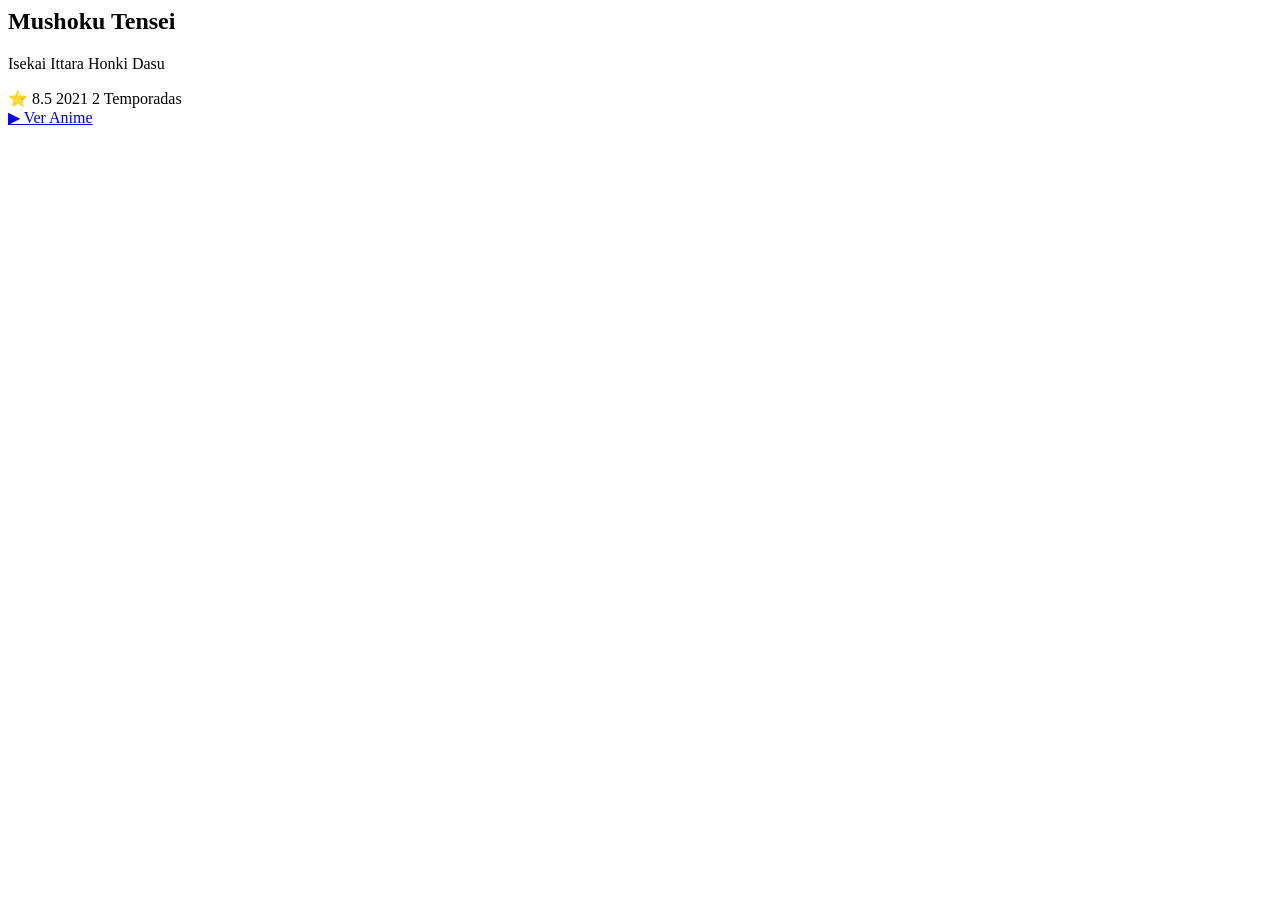
==== index.html @ 65ad52e6 "Primer commit de MushokuTop" ====
<body>

<header class="header">
    <!-- todo tu header aquí -->
</header>


<section class="hero">

    <div class="hero-overlay"></div>

    <div class="hero-content">

        <h2>Mushoku Tensei</h2>

        <p>Isekai Ittara Honki Dasu</p>

        <div class="hero-info">
            <span>⭐ 8.5</span>
            <span>2021</span>
            <span>2 Temporadas</span>
        </div>

        <a href="#" class="btn-watch">
            ▶ Ver Anime
        </a>

    </div>

</section>


</body>
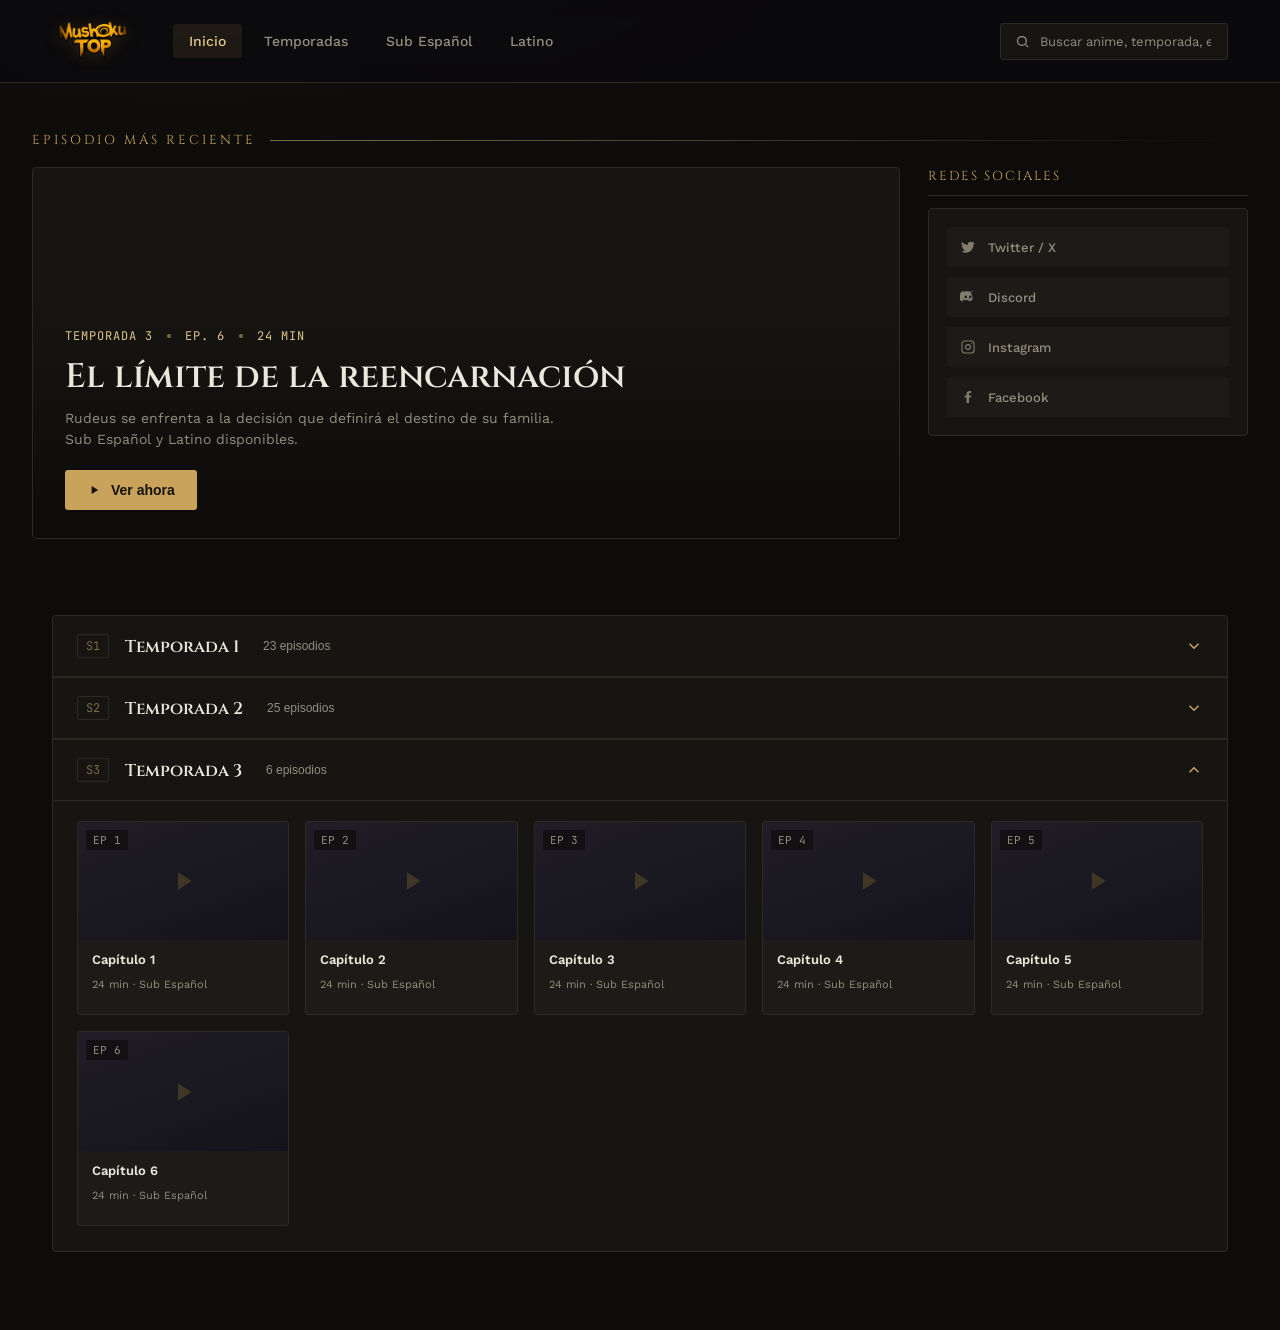
==== commit 17298073: "Add files via upload" ====
--- a/index.html
+++ b/index.html
@@ -1,33 +1,550 @@
+<!DOCTYPE html>
+<html lang="es">
+<head>
+<meta charset="UTF-8">
+<meta name="viewport" content="width=device-width, initial-scale=1.0">
+<title>MushokuTop</title>
+<link rel="preconnect" href="https://fonts.googleapis.com">
+<link href="https://fonts.googleapis.com/css2?family=Cinzel:wght@500;600;700&family=Work+Sans:wght@400;500;600&family=JetBrains+Mono:wght@500&display=swap" rel="stylesheet">
+<style>
+  :root{
+    --bg: #0d0c0a;
+    --surface: #161512;
+    --surface-2: #1c1b17;
+    --hairline: #2c2a24;
+    --gold: #c9a35c;
+    --gold-soft: #e0c48a;
+    --gold-dim: #7a6a45;
+    --ink: #ece7dc;
+    --ink-dim: #948d7d;
+  }
+
+  *{ box-sizing: border-box; }
+
+  html{ scroll-behavior: smooth; }
+
+  body{
+    margin:0;
+    background:
+      radial-gradient(1200px 500px at 15% -10%, rgba(201,163,92,0.05), transparent 60%),
+      var(--bg);
+    color: var(--ink);
+    font-family: 'Work Sans', sans-serif;
+    -webkit-font-smoothing: antialiased;
+  }
+
+  a{ color: inherit; text-decoration: none; }
+
+  .wrap{
+    max-width: 1240px;
+    margin: 0 auto;
+    padding: 0 32px;
+  }
+
+  /* ---------- NAVBAR ---------- */
+  header{
+    position: sticky;
+    top: 0;
+    z-index: 50;
+    background: rgba(11,10,13,0.86);
+    backdrop-filter: blur(10px);
+    border-bottom: 1px solid var(--hairline);
+  }
+
+  .nav-inner{
+    display:flex;
+    align-items:center;
+    gap: 40px;
+    padding: 14px 32px;
+    max-width: 1240px;
+    margin: 0 auto;
+  }
+
+  .logo{
+    display:flex;
+    align-items:center;
+    gap: 12px;
+    flex-shrink:0;
+  }
+
+  .logo-img{
+    height: 54px;
+    width: auto;
+    display:block;
+    filter: drop-shadow(0 2px 8px rgba(240,168,50,0.15));
+  }
+
+  nav.links{
+    display:flex;
+    align-items:center;
+    gap: 6px;
+    flex:1;
+  }
+
+  nav.links a{
+    font-size: 14px;
+    font-weight: 500;
+    color: var(--ink-dim);
+    padding: 9px 16px;
+    border-radius: 3px;
+    transition: color .2s ease, background .2s ease;
+    white-space: nowrap;
+  }
+  nav.links a:hover{
+    color: var(--gold-soft);
+    background: rgba(201,163,92,0.06);
+  }
+  nav.links a.active{
+    color: var(--gold-soft);
+    background: rgba(201,163,92,0.1);
+  }
+
+  .search{
+    display:flex;
+    align-items:center;
+    gap:8px;
+    border: 1px solid var(--hairline);
+    background: var(--surface);
+    padding: 9px 14px;
+    border-radius: 3px;
+    min-width: 200px;
+    margin-left:auto;
+  }
+  .search input{
+    background:none;
+    border:none;
+    outline:none;
+    color: var(--ink);
+    font-family:'Work Sans',sans-serif;
+    font-size: 13px;
+    width:100%;
+  }
+  .search input::placeholder{ color: var(--ink-dim); }
+  .search svg{ flex-shrink:0; opacity:.6; }
+
+  /* ---------- HERO ---------- */
+  .hero-section{
+    padding: 48px 32px 20px;
+  }
+
+  .eyebrow{
+    display:flex;
+    align-items:center;
+    gap: 14px;
+    max-width: 1240px;
+    margin: 0 auto 18px;
+  }
+  .eyebrow .line{
+    flex:1;
+    height:1px;
+    background: linear-gradient(90deg, var(--gold-dim), transparent);
+  }
+  .eyebrow span.tag{
+    font-family:'Cinzel', serif;
+    font-size: 13px;
+    letter-spacing: 3px;
+    text-transform: uppercase;
+    color: var(--gold);
+    white-space:nowrap;
+  }
+
+  .hero-grid{
+    max-width: 1240px;
+    margin: 0 auto;
+    display:grid;
+    grid-template-columns: 1fr 320px;
+    gap: 28px;
+    align-items:start;
+  }
+
+  .hero-card{
+    position:relative;
+    border: 1px solid var(--hairline);
+    border-radius: 4px;
+    overflow:hidden;
+    background: var(--surface);
+    aspect-ratio: 21/9;
+    display:flex;
+    align-items:flex-end;
+  }
+  .hero-card::before{
+    content:"";
+    position:absolute; inset:0;
+    background: linear-gradient(180deg, transparent 35%, rgba(13,12,10,0.95) 92%);
+  }
+  .hero-content{
+    position:relative;
+    z-index:2;
+    padding: 28px 32px;
+    width:100%;
+  }
+  .hero-meta{
+    font-family:'JetBrains Mono', monospace;
+    font-size: 12px;
+    color: var(--gold-soft);
+    letter-spacing: 1px;
+    margin-bottom: 10px;
+    display:flex;
+    gap:14px;
+    align-items:center;
+  }
+  .hero-meta .dot{ width:4px;height:4px;background:var(--gold-dim); border-radius:50%; }
+
+  .hero-title{
+    font-family:'Cinzel', serif;
+    font-size: 34px;
+    font-weight: 600;
+    margin: 0 0 8px;
+    color: var(--ink);
+  }
+  .hero-sub{
+    font-size: 14px;
+    color: var(--ink-dim);
+    max-width: 520px;
+    margin: 0 0 20px;
+    line-height:1.5;
+  }
+
+  .btn-play{
+    display:inline-flex;
+    align-items:center;
+    gap:10px;
+    background: var(--gold);
+    color: #14120a;
+    font-weight:600;
+    font-size: 14px;
+    padding: 12px 22px;
+    border-radius: 3px;
+    border:none;
+    cursor:pointer;
+    transition: filter .2s ease, transform .2s ease;
+  }
+  .btn-play:hover{ filter: brightness(1.08); transform: translateY(-1px); }
+
+  /* ---------- SIDEBAR / SOCIAL ---------- */
+  .sidebar-label{
+    font-family:'Cinzel', serif;
+    font-size: 13px;
+    letter-spacing: 2px;
+    text-transform: uppercase;
+    color: var(--gold);
+    margin: 0 0 12px;
+    padding-bottom: 10px;
+    border-bottom: 1px solid var(--hairline);
+  }
+
+  .social-box{
+    border: 1px solid var(--hairline);
+    border-radius: 4px;
+    background: var(--surface);
+    padding: 18px;
+    height: calc(100% - 30px);
+    display:flex;
+    flex-direction:column;
+    gap: 10px;
+  }
+
+  .social-link{
+    display:flex;
+    align-items:center;
+    gap: 12px;
+    padding: 11px 12px;
+    border-radius: 3px;
+    background: var(--surface-2);
+    border: 1px solid transparent;
+    font-size: 13px;
+    font-weight:500;
+    color: var(--ink-dim);
+    transition: border-color .2s ease, color .2s ease;
+  }
+  .social-link:hover{
+    border-color: var(--gold-dim);
+    color: var(--gold-soft);
+  }
+  .social-link svg{ flex-shrink:0; opacity:.85; }
+
+  /* ---------- SEASONS ---------- */
+  .seasons-section{
+    max-width: 1240px;
+    margin: 56px auto 80px;
+    padding: 0 32px;
+  }
+
+  .season{
+    border: 1px solid var(--hairline);
+    border-top: none;
+    background: var(--surface);
+  }
+  .season:first-child{ border-top: 1px solid var(--hairline); border-radius: 4px 4px 0 0; overflow:hidden;}
+  .season:last-child{ border-radius: 0 0 4px 4px; overflow:hidden; }
+  .season:first-child:last-child{ border-radius: 4px; }
+
+  .season-header{
+    width:100%;
+    display:flex;
+    align-items:center;
+    justify-content:space-between;
+    padding: 18px 24px;
+    background:none;
+    border:none;
+    cursor:pointer;
+    color: var(--ink);
+    text-align:left;
+  }
+  .season-header:hover{ background: rgba(212,175,55,0.04); }
+
+  .season-title{
+    display:flex;
+    align-items:center;
+    gap:16px;
+  }
+  .season-num{
+    font-family:'JetBrains Mono', monospace;
+    font-size: 12px;
+    color: var(--gold-dim);
+    border: 1px solid var(--hairline);
+    padding: 3px 8px;
+    border-radius: 2px;
+  }
+  .season-name{
+    font-family:'Cinzel', serif;
+    font-size: 17px;
+    font-weight:600;
+  }
+  .season-count{
+    font-size: 12px;
+    color: var(--ink-dim);
+    margin-left: 8px;
+  }
+
+  .chevron{
+    transition: transform .25s ease;
+    color: var(--gold);
+    flex-shrink:0;
+  }
+  .season.open .chevron{ transform: rotate(180deg); }
+
+  .season-body{
+    max-height:0;
+    overflow:hidden;
+    transition: max-height .35s ease;
+    border-top: 1px solid var(--hairline);
+  }
+  .season.open .season-body{ border-top: 1px solid var(--hairline); }
+
+  .episodes-grid{
+    display:grid;
+    grid-template-columns: repeat(auto-fill, minmax(200px, 1fr));
+    gap: 16px;
+    padding: 20px 24px 26px;
+  }
+
+  .episode-card{
+    background: var(--surface-2);
+    border: 1px solid var(--hairline);
+    border-radius: 3px;
+    overflow:hidden;
+    cursor:pointer;
+    transition: border-color .2s ease, transform .2s ease;
+  }
+  .episode-card:hover{
+    border-color: var(--gold-dim);
+    transform: translateY(-2px);
+  }
+  .ep-thumb{
+    aspect-ratio: 16/9;
+    background:
+      linear-gradient(160deg, #201d28, #14131a);
+    position:relative;
+    display:flex;
+    align-items:center;
+    justify-content:center;
+  }
+  .ep-thumb svg{ opacity:.2; }
+  .ep-num-badge{
+    position:absolute;
+    top:8px; left:8px;
+    font-family:'JetBrains Mono', monospace;
+    font-size: 11px;
+    background: rgba(13,12,10,0.7);
+    color: var(--ink-dim);
+    padding: 3px 7px;
+    border-radius: 2px;
+  }
+  .ep-info{
+    padding: 12px 14px;
+  }
+  .ep-title{
+    font-size: 13px;
+    font-weight:600;
+    margin: 0 0 4px;
+    color: var(--ink);
+  }
+  .ep-meta{
+    font-size: 11px;
+    color: var(--ink-dim);
+  }
+
+  /* ---------- RESPONSIVE ---------- */
+  @media (max-width: 900px){
+    .nav-inner{ flex-wrap: wrap; row-gap: 12px; }
+    nav.links{ order:3; width:100%; overflow-x:auto; }
+    .search{ margin-left:0; }
+    .hero-grid{ grid-template-columns: 1fr; }
+    .social-box{ height:auto; }
+  }
+
+  @media (max-width: 560px){
+    .wrap, .hero-section, .seasons-section{ padding-left:18px; padding-right:18px; }
+    .nav-inner{ padding: 14px 18px; }
+    .hero-title{ font-size: 24px; }
+  }
+
+  :focus-visible{
+    outline: 2px solid var(--gold);
+    outline-offset: 2px;
+  }
+</style>
+</head>
 <body>
 
-<header class="header">
-    <!-- todo tu header aquí -->
+<header>
+  <div class="nav-inner">
+    <a class="logo" href="#" aria-label="MushokuTop, inicio">
+      <img class="logo-img" src="[data-uri]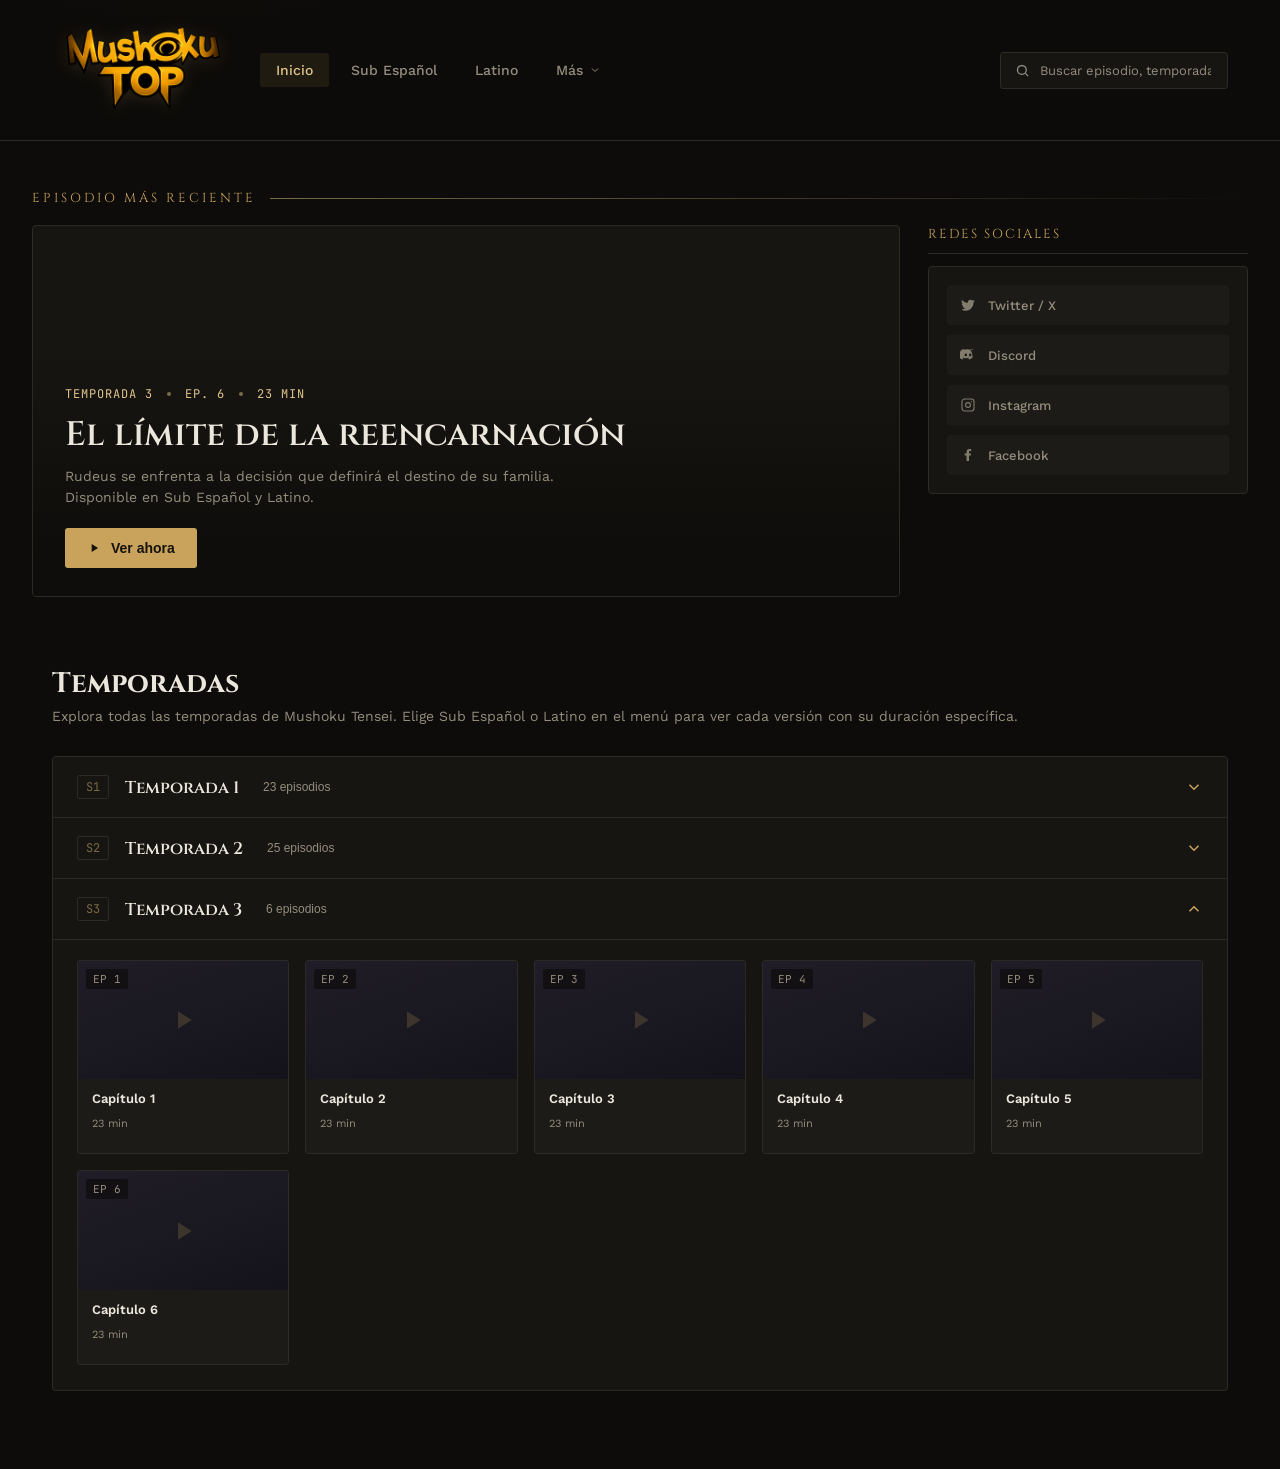
==== commit f53a4eeb: "Add files via upload" ====
--- a/index.html
+++ b/index.html
@@ -3,430 +3,12 @@
 <head>
 <meta charset="UTF-8">
 <meta name="viewport" content="width=device-width, initial-scale=1.0">
-<title>MushokuTop</title>
-<link rel="preconnect" href="https://fonts.googleapis.com">
-<link href="https://fonts.googleapis.com/css2?family=Cinzel:wght@500;600;700&family=Work+Sans:wght@400;500;600&family=JetBrains+Mono:wght@500&display=swap" rel="stylesheet">
-<style>
-  :root{
-    --bg: #0d0c0a;
-    --surface: #161512;
-    --surface-2: #1c1b17;
-    --hairline: #2c2a24;
-    --gold: #c9a35c;
-    --gold-soft: #e0c48a;
-    --gold-dim: #7a6a45;
-    --ink: #ece7dc;
-    --ink-dim: #948d7d;
-  }
-
-  *{ box-sizing: border-box; }
-
-  html{ scroll-behavior: smooth; }
-
-  body{
-    margin:0;
-    background:
-      radial-gradient(1200px 500px at 15% -10%, rgba(201,163,92,0.05), transparent 60%),
-      var(--bg);
-    color: var(--ink);
-    font-family: 'Work Sans', sans-serif;
-    -webkit-font-smoothing: antialiased;
-  }
-
-  a{ color: inherit; text-decoration: none; }
-
-  .wrap{
-    max-width: 1240px;
-    margin: 0 auto;
-    padding: 0 32px;
-  }
-
-  /* ---------- NAVBAR ---------- */
-  header{
-    position: sticky;
-    top: 0;
-    z-index: 50;
-    background: rgba(11,10,13,0.86);
-    backdrop-filter: blur(10px);
-    border-bottom: 1px solid var(--hairline);
-  }
-
-  .nav-inner{
-    display:flex;
-    align-items:center;
-    gap: 40px;
-    padding: 14px 32px;
-    max-width: 1240px;
-    margin: 0 auto;
-  }
-
-  .logo{
-    display:flex;
-    align-items:center;
-    gap: 12px;
-    flex-shrink:0;
-  }
-
-  .logo-img{
-    height: 54px;
-    width: auto;
-    display:block;
-    filter: drop-shadow(0 2px 8px rgba(240,168,50,0.15));
-  }
-
-  nav.links{
-    display:flex;
-    align-items:center;
-    gap: 6px;
-    flex:1;
-  }
-
-  nav.links a{
-    font-size: 14px;
-    font-weight: 500;
-    color: var(--ink-dim);
-    padding: 9px 16px;
-    border-radius: 3px;
-    transition: color .2s ease, background .2s ease;
-    white-space: nowrap;
-  }
-  nav.links a:hover{
-    color: var(--gold-soft);
-    background: rgba(201,163,92,0.06);
-  }
-  nav.links a.active{
-    color: var(--gold-soft);
-    background: rgba(201,163,92,0.1);
-  }
-
-  .search{
-    display:flex;
-    align-items:center;
-    gap:8px;
-    border: 1px solid var(--hairline);
-    background: var(--surface);
-    padding: 9px 14px;
-    border-radius: 3px;
-    min-width: 200px;
-    margin-left:auto;
-  }
-  .search input{
-    background:none;
-    border:none;
-    outline:none;
-    color: var(--ink);
-    font-family:'Work Sans',sans-serif;
-    font-size: 13px;
-    width:100%;
-  }
-  .search input::placeholder{ color: var(--ink-dim); }
-  .search svg{ flex-shrink:0; opacity:.6; }
-
-  /* ---------- HERO ---------- */
-  .hero-section{
-    padding: 48px 32px 20px;
-  }
-
-  .eyebrow{
-    display:flex;
-    align-items:center;
-    gap: 14px;
-    max-width: 1240px;
-    margin: 0 auto 18px;
-  }
-  .eyebrow .line{
-    flex:1;
-    height:1px;
-    background: linear-gradient(90deg, var(--gold-dim), transparent);
-  }
-  .eyebrow span.tag{
-    font-family:'Cinzel', serif;
-    font-size: 13px;
-    letter-spacing: 3px;
-    text-transform: uppercase;
-    color: var(--gold);
-    white-space:nowrap;
-  }
-
-  .hero-grid{
-    max-width: 1240px;
-    margin: 0 auto;
-    display:grid;
-    grid-template-columns: 1fr 320px;
-    gap: 28px;
-    align-items:start;
-  }
-
-  .hero-card{
-    position:relative;
-    border: 1px solid var(--hairline);
-    border-radius: 4px;
-    overflow:hidden;
-    background: var(--surface);
-    aspect-ratio: 21/9;
-    display:flex;
-    align-items:flex-end;
-  }
-  .hero-card::before{
-    content:"";
-    position:absolute; inset:0;
-    background: linear-gradient(180deg, transparent 35%, rgba(13,12,10,0.95) 92%);
-  }
-  .hero-content{
-    position:relative;
-    z-index:2;
-    padding: 28px 32px;
-    width:100%;
-  }
-  .hero-meta{
-    font-family:'JetBrains Mono', monospace;
-    font-size: 12px;
-    color: var(--gold-soft);
-    letter-spacing: 1px;
-    margin-bottom: 10px;
-    display:flex;
-    gap:14px;
-    align-items:center;
-  }
-  .hero-meta .dot{ width:4px;height:4px;background:var(--gold-dim); border-radius:50%; }
-
-  .hero-title{
-    font-family:'Cinzel', serif;
-    font-size: 34px;
-    font-weight: 600;
-    margin: 0 0 8px;
-    color: var(--ink);
-  }
-  .hero-sub{
-    font-size: 14px;
-    color: var(--ink-dim);
-    max-width: 520px;
-    margin: 0 0 20px;
-    line-height:1.5;
-  }
-
-  .btn-play{
-    display:inline-flex;
-    align-items:center;
-    gap:10px;
-    background: var(--gold);
-    color: #14120a;
-    font-weight:600;
-    font-size: 14px;
-    padding: 12px 22px;
-    border-radius: 3px;
-    border:none;
-    cursor:pointer;
-    transition: filter .2s ease, transform .2s ease;
-  }
-  .btn-play:hover{ filter: brightness(1.08); transform: translateY(-1px); }
-
-  /* ---------- SIDEBAR / SOCIAL ---------- */
-  .sidebar-label{
-    font-family:'Cinzel', serif;
-    font-size: 13px;
-    letter-spacing: 2px;
-    text-transform: uppercase;
-    color: var(--gold);
-    margin: 0 0 12px;
-    padding-bottom: 10px;
-    border-bottom: 1px solid var(--hairline);
-  }
-
-  .social-box{
-    border: 1px solid var(--hairline);
-    border-radius: 4px;
-    background: var(--surface);
-    padding: 18px;
-    height: calc(100% - 30px);
-    display:flex;
-    flex-direction:column;
-    gap: 10px;
-  }
-
-  .social-link{
-    display:flex;
-    align-items:center;
-    gap: 12px;
-    padding: 11px 12px;
-    border-radius: 3px;
-    background: var(--surface-2);
-    border: 1px solid transparent;
-    font-size: 13px;
-    font-weight:500;
-    color: var(--ink-dim);
-    transition: border-color .2s ease, color .2s ease;
-  }
-  .social-link:hover{
-    border-color: var(--gold-dim);
-    color: var(--gold-soft);
-  }
-  .social-link svg{ flex-shrink:0; opacity:.85; }
-
-  /* ---------- SEASONS ---------- */
-  .seasons-section{
-    max-width: 1240px;
-    margin: 56px auto 80px;
-    padding: 0 32px;
-  }
-
-  .season{
-    border: 1px solid var(--hairline);
-    border-top: none;
-    background: var(--surface);
-  }
-  .season:first-child{ border-top: 1px solid var(--hairline); border-radius: 4px 4px 0 0; overflow:hidden;}
-  .season:last-child{ border-radius: 0 0 4px 4px; overflow:hidden; }
-  .season:first-child:last-child{ border-radius: 4px; }
-
-  .season-header{
-    width:100%;
-    display:flex;
-    align-items:center;
-    justify-content:space-between;
-    padding: 18px 24px;
-    background:none;
-    border:none;
-    cursor:pointer;
-    color: var(--ink);
-    text-align:left;
-  }
-  .season-header:hover{ background: rgba(212,175,55,0.04); }
-
-  .season-title{
-    display:flex;
-    align-items:center;
-    gap:16px;
-  }
-  .season-num{
-    font-family:'JetBrains Mono', monospace;
-    font-size: 12px;
-    color: var(--gold-dim);
-    border: 1px solid var(--hairline);
-    padding: 3px 8px;
-    border-radius: 2px;
-  }
-  .season-name{
-    font-family:'Cinzel', serif;
-    font-size: 17px;
-    font-weight:600;
-  }
-  .season-count{
-    font-size: 12px;
-    color: var(--ink-dim);
-    margin-left: 8px;
-  }
-
-  .chevron{
-    transition: transform .25s ease;
-    color: var(--gold);
-    flex-shrink:0;
-  }
-  .season.open .chevron{ transform: rotate(180deg); }
-
-  .season-body{
-    max-height:0;
-    overflow:hidden;
-    transition: max-height .35s ease;
-    border-top: 1px solid var(--hairline);
-  }
-  .season.open .season-body{ border-top: 1px solid var(--hairline); }
-
-  .episodes-grid{
-    display:grid;
-    grid-template-columns: repeat(auto-fill, minmax(200px, 1fr));
-    gap: 16px;
-    padding: 20px 24px 26px;
-  }
-
-  .episode-card{
-    background: var(--surface-2);
-    border: 1px solid var(--hairline);
-    border-radius: 3px;
-    overflow:hidden;
-    cursor:pointer;
-    transition: border-color .2s ease, transform .2s ease;
-  }
-  .episode-card:hover{
-    border-color: var(--gold-dim);
-    transform: translateY(-2px);
-  }
-  .ep-thumb{
-    aspect-ratio: 16/9;
-    background:
-      linear-gradient(160deg, #201d28, #14131a);
-    position:relative;
-    display:flex;
-    align-items:center;
-    justify-content:center;
-  }
-  .ep-thumb svg{ opacity:.2; }
-  .ep-num-badge{
-    position:absolute;
-    top:8px; left:8px;
-    font-family:'JetBrains Mono', monospace;
-    font-size: 11px;
-    background: rgba(13,12,10,0.7);
-    color: var(--ink-dim);
-    padding: 3px 7px;
-    border-radius: 2px;
-  }
-  .ep-info{
-    padding: 12px 14px;
-  }
-  .ep-title{
-    font-size: 13px;
-    font-weight:600;
-    margin: 0 0 4px;
-    color: var(--ink);
-  }
-  .ep-meta{
-    font-size: 11px;
-    color: var(--ink-dim);
-  }
-
-  /* ---------- RESPONSIVE ---------- */
-  @media (max-width: 900px){
-    .nav-inner{ flex-wrap: wrap; row-gap: 12px; }
-    nav.links{ order:3; width:100%; overflow-x:auto; }
-    .search{ margin-left:0; }
-    .hero-grid{ grid-template-columns: 1fr; }
-    .social-box{ height:auto; }
-  }
-
-  @media (max-width: 560px){
-    .wrap, .hero-section, .seasons-section{ padding-left:18px; padding-right:18px; }
-    .nav-inner{ padding: 14px 18px; }
-    .hero-title{ font-size: 24px; }
-  }
-
-  :focus-visible{
-    outline: 2px solid var(--gold);
-    outline-offset: 2px;
-  }
-</style>
+<title>MushokuTop - Inicio</title>
+<link rel="stylesheet" href="style.css">
 </head>
 <body>
 
-<header>
-  <div class="nav-inner">
-    <a class="logo" href="#" aria-label="MushokuTop, inicio">
-      <img class="logo-img" src="[data-uri]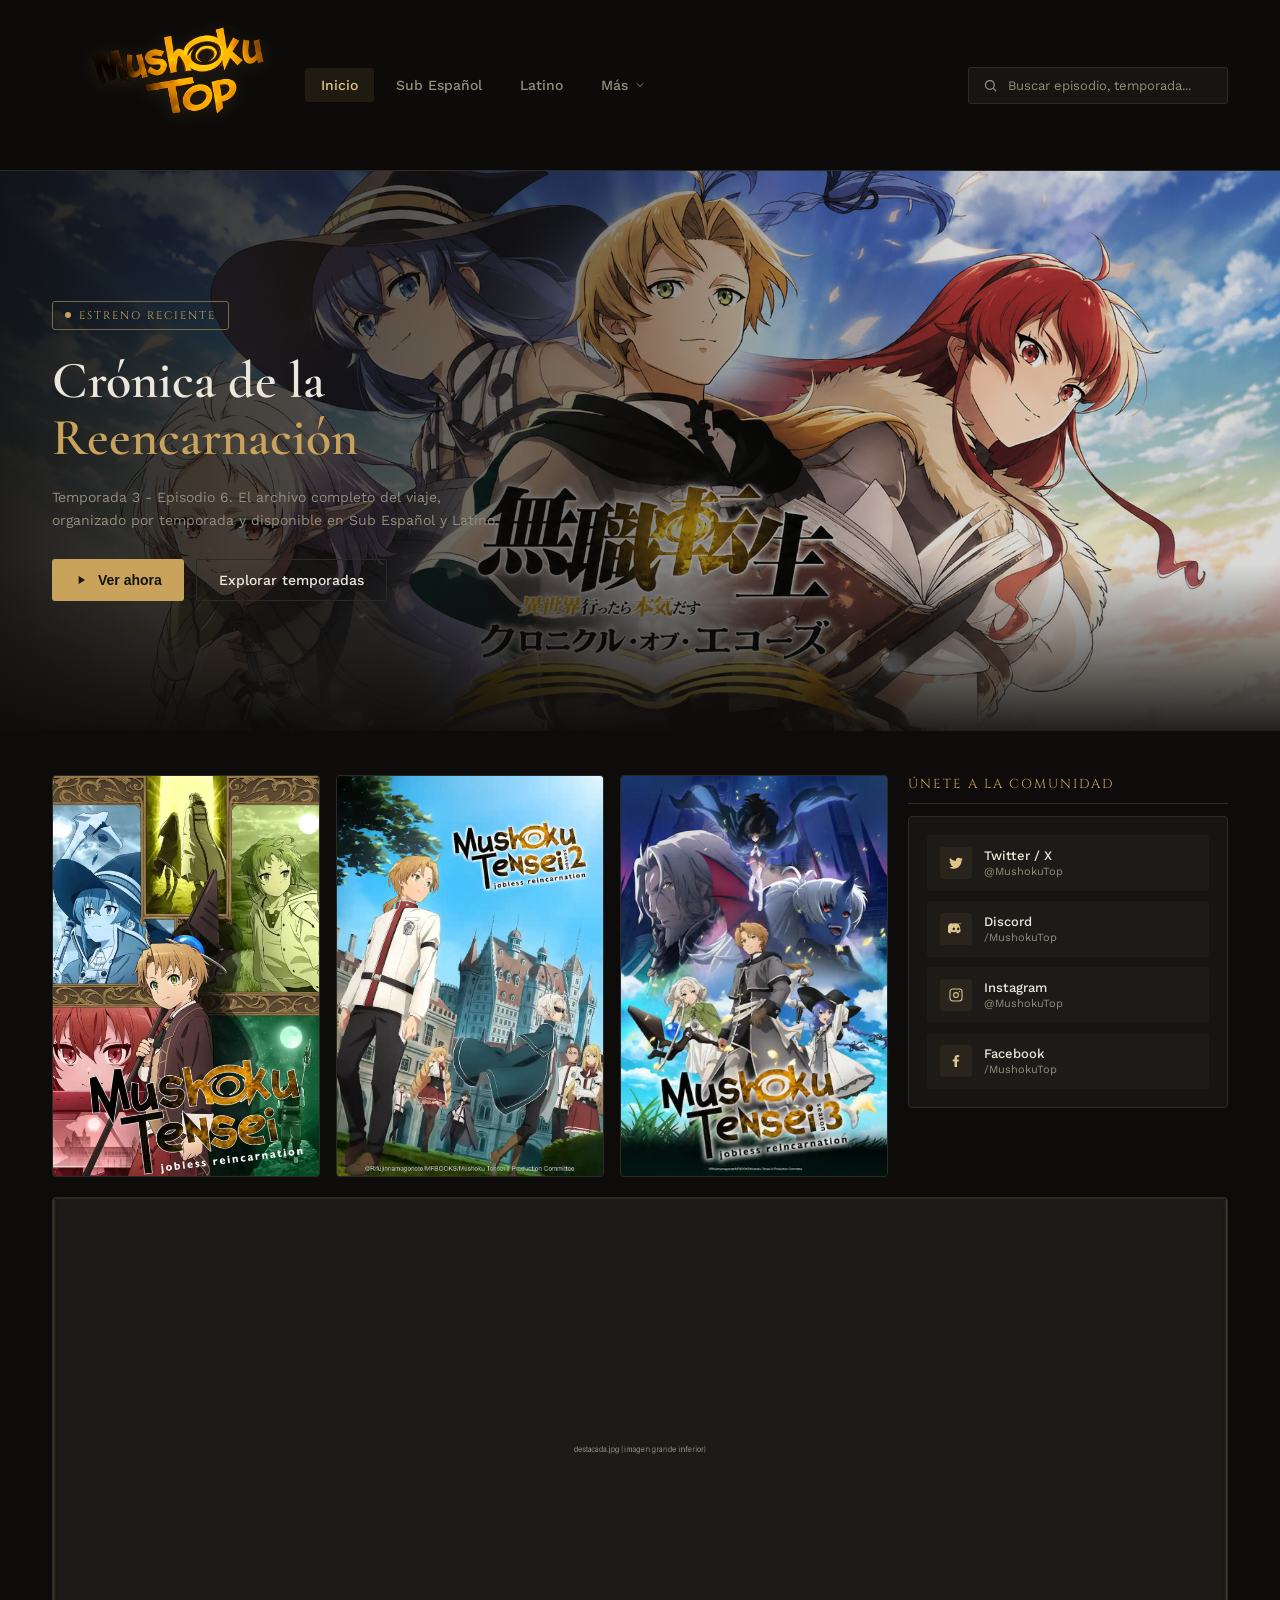
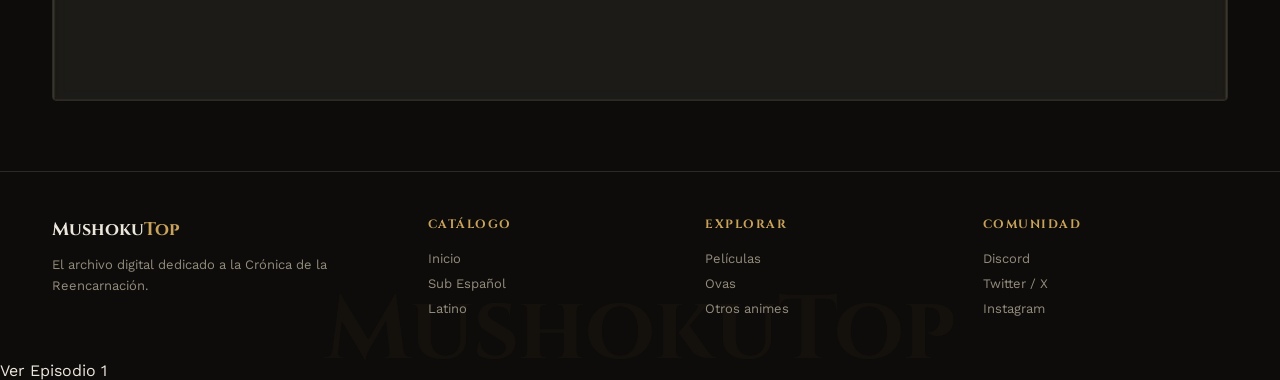
==== commit 7cc652e5: "Add files via upload" ====
--- a/index.html
+++ b/index.html
@@ -10,73 +10,127 @@
 
 <div id="navbar-slot"></div>
 
-<section class="hero-section">
-  <div class="eyebrow">
-    <span class="tag">Episodio más reciente</span>
-    <div class="line"></div>
+<section class="hero-full">
+  <img class="hero-bg-img" src="assets/hero.png" alt="">
+  <div class="hero-full-content">
+    <span class="hero-badge"><span class="dot"></span>Estreno reciente</span>
+    <h1 class="hero-title-serif">
+      Crónica de la
+      <span class="gold-line">Reencarnación</span>
+    </h1>
+    <p class="hero-desc">
+      Temporada 3 - Episodio 6. El archivo completo del viaje, organizado por
+      temporada y disponible en Sub Español y Latino.
+    </p>
+    <div class="hero-actions">
+      <button class="btn-solid">
+        <svg width="14" height="14" viewBox="0 0 24 24" fill="currentColor"><path d="M8 5v14l11-7z"/></svg>
+        Ver ahora
+      </button>
+      <a href="#temporadas" class="btn-outline">Explorar temporadas</a>
+    </div>
   </div>
+</section>
 
-  <div class="hero-grid">
-    <div class="hero-card">
-      <div class="hero-content">
-        <div class="hero-meta">
-          <span>TEMPORADA 3</span><span class="dot"></span><span>EP. 6</span><span class="dot"></span><span>23 MIN</span>
+<section class="gallery-section" id="temporadas">
+  <div class="gallery-grid">
+
+    <div class="poster-row">
+      <div class="poster-card">
+        <img src="assets/ms1.webp" alt="Temporada 1">
+        <div class="poster-overlay">
+          <p class="poster-season-name">Temporada 1</p>
+          <div class="poster-lang-btns">
+            <a href="sub-espanol.html#temporada-1">Sub Español</a>
+            <a href="latino.html#temporada-1">Latino</a>
+          </div>
         </div>
-        <h1 class="hero-title">El límite de la reencarnación</h1>
-        <p class="hero-sub">Rudeus se enfrenta a la decisión que definirá el destino de su familia. Disponible en Sub Español y Latino.</p>
-        <button class="btn-play">
-          <svg width="14" height="14" viewBox="0 0 24 24" fill="currentColor"><path d="M8 5v14l11-7z"/></svg>
-          Ver ahora
-        </button>
+      </div>
+
+      <div class="poster-card">
+        <img src="assets/ms2.webp" alt="Temporada 2">
+        <div class="poster-overlay">
+          <p class="poster-season-name">Temporada 2</p>
+          <div class="poster-lang-btns">
+            <a href="sub-espanol.html#temporada-2">Sub Español</a>
+            <a href="latino.html#temporada-2">Latino</a>
+          </div>
+        </div>
+      </div>
+
+      <div class="poster-card">
+        <img src="assets/ms3.webp" alt="Temporada 3">
+        <div class="poster-overlay">
+          <p class="poster-season-name">Temporada 3</p>
+          <div class="poster-lang-btns">
+            <a href="sub-espanol.html#temporada-3">Sub Español</a>
+            <a href="latino.html#temporada-3">Latino</a>
+          </div>
+        </div>
       </div>
     </div>
 
-    <aside>
-      <p class="sidebar-label">Redes sociales</p>
+    <aside class="sidebar-community">
+      <p class="sidebar-label">Únete a la comunidad</p>
       <div class="social-box">
         <a class="social-link" href="#">
-          <svg width="16" height="16" viewBox="0 0 24 24" fill="currentColor"><path d="M22 5.9c-.7.3-1.5.6-2.3.7.8-.5 1.4-1.3 1.7-2.3-.8.5-1.7.8-2.6 1a4.2 4.2 0 0 0-7.1 3.8A11.9 11.9 0 0 1 3.1 4.6a4.2 4.2 0 0 0 1.3 5.6c-.7 0-1.3-.2-1.9-.5v.1c0 2 1.4 3.7 3.3 4.1-.6.1-1.2.2-1.8.1.5 1.7 2.1 2.9 3.9 2.9A8.4 8.4 0 0 1 2 18.6a11.9 11.9 0 0 0 6.4 1.9c7.7 0 11.9-6.4 11.9-11.9v-.5c.8-.6 1.5-1.3 2.1-2.2z"/></svg>
-          Twitter / X
+          <span class="social-icon">
+            <svg width="16" height="16" viewBox="0 0 24 24" fill="currentColor"><path d="M22 5.9c-.7.3-1.5.6-2.3.7.8-.5 1.4-1.3 1.7-2.3-.8.5-1.7.8-2.6 1a4.2 4.2 0 0 0-7.1 3.8A11.9 11.9 0 0 1 3.1 4.6a4.2 4.2 0 0 0 1.3 5.6c-.7 0-1.3-.2-1.9-.5v.1c0 2 1.4 3.7 3.3 4.1-.6.1-1.2.2-1.8.1.5 1.7 2.1 2.9 3.9 2.9A8.4 8.4 0 0 1 2 18.6a11.9 11.9 0 0 0 6.4 1.9c7.7 0 11.9-6.4 11.9-11.9v-.5c.8-.6 1.5-1.3 2.1-2.2z"/></svg>
+          </span>
+          <span class="social-text">
+            Twitter / X
+            <span class="handle">@MushokuTop</span>
+          </span>
         </a>
         <a class="social-link" href="#">
-          <svg width="16" height="16" viewBox="0 0 24 24" fill="currentColor"><path d="M20.3 4.4a17 17 0 0 0-4.3-1.3l-.2.4c1.5.4 2.9 1 4.2 1.9-1.8-.9-3.7-1.5-5.7-1.7a.2.2 0 0 0-.1 0 15 15 0 0 0-6.4 0 14 14 0 0 0-5.7 1.7c1.3-.9 2.7-1.5 4.2-1.9l-.2-.4c-1.5.3-3 .7-4.3 1.3-2.7 4-3.4 7.9-3.1 11.7a17 17 0 0 0 5.1 2.6c.4-.6.8-1.2 1.1-1.9-.6-.2-1.2-.5-1.7-.9l.4-.3c3.3 1.5 6.9 1.5 10.2 0l.4.3c-.5.4-1.1.7-1.7.9.3.7.7 1.3 1.1 1.9a17 17 0 0 0 5.1-2.6c.4-4.4-.8-8.3-3-11.7ZM8.7 13.9c-1 0-1.8-.9-1.8-2s.8-2 1.8-2 1.8.9 1.8 2-.8 2-1.8 2Zm6.6 0c-1 0-1.8-.9-1.8-2s.8-2 1.8-2 1.8.9 1.8 2-.8 2-1.8 2Z"/></svg>
-          Discord
+          <span class="social-icon">
+            <svg width="16" height="16" viewBox="0 0 24 24" fill="currentColor"><path d="M20.3 4.4a17 17 0 0 0-4.3-1.3l-.2.4c1.5.4 2.9 1 4.2 1.9-1.8-.9-3.7-1.5-5.7-1.7a.2.2 0 0 0-.1 0 15 15 0 0 0-6.4 0 14 14 0 0 0-5.7 1.7c1.3-.9 2.7-1.5 4.2-1.9l-.2-.4c-1.5.3-3 .7-4.3 1.3-2.7 4-3.4 7.9-3.1 11.7a17 17 0 0 0 5.1 2.6c.4-.6.8-1.2 1.1-1.9-.6-.2-1.2-.5-1.7-.9l.4-.3c3.3 1.5 6.9 1.5 10.2 0l.4.3c-.5.4-1.1.7-1.7.9.3.7.7 1.3 1.1 1.9a17 17 0 0 0 5.1-2.6c.4-4.4-.8-8.3-3-11.7ZM8.7 13.9c-1 0-1.8-.9-1.8-2s.8-2 1.8-2 1.8.9 1.8 2-.8 2-1.8 2Zm6.6 0c-1 0-1.8-.9-1.8-2s.8-2 1.8-2 1.8.9 1.8 2-.8 2-1.8 2Z"/></svg>
+          </span>
+          <span class="social-text">
+            Discord
+            <span class="handle">/MushokuTop</span>
+          </span>
         </a>
         <a class="social-link" href="#">
-          <svg width="16" height="16" viewBox="0 0 24 24" fill="none" stroke="currentColor" stroke-width="1.6"><rect x="3" y="3" width="18" height="18" rx="4"/><circle cx="12" cy="12" r="3.6"/><circle cx="17.2" cy="6.8" r="0.9" fill="currentColor" stroke="none"/></svg>
-          Instagram
+          <span class="social-icon">
+            <svg width="16" height="16" viewBox="0 0 24 24" fill="none" stroke="currentColor" stroke-width="1.6"><rect x="3" y="3" width="18" height="18" rx="4"/><circle cx="12" cy="12" r="3.6"/><circle cx="17.2" cy="6.8" r="0.9" fill="currentColor" stroke="none"/></svg>
+          </span>
+          <span class="social-text">
+            Instagram
+            <span class="handle">@MushokuTop</span>
+          </span>
         </a>
         <a class="social-link" href="#">
-          <svg width="16" height="16" viewBox="0 0 24 24" fill="currentColor"><path d="M13.5 21v-8.1h2.7l.4-3.2h-3.1V7.7c0-.9.3-1.6 1.6-1.6h1.7V3.2C16.5 3.1 15.4 3 14.2 3c-2.6 0-4.4 1.6-4.4 4.5v2.2H7.1v3.2h2.7V21h3.7Z"/></svg>
-          Facebook
+          <span class="social-icon">
+            <svg width="16" height="16" viewBox="0 0 24 24" fill="currentColor"><path d="M13.5 21v-8.1h2.7l.4-3.2h-3.1V7.7c0-.9.3-1.6 1.6-1.6h1.7V3.2C16.5 3.1 15.4 3 14.2 3c-2.6 0-4.4 1.6-4.4 4.5v2.2H7.1v3.2h2.7V21h3.7Z"/></svg>
+          </span>
+          <span class="social-text">
+            Facebook
+            <span class="handle">/MushokuTop</span>
+          </span>
         </a>
       </div>
     </aside>
+
+    <div class="featured-img">
+      <img src="assets/destacada.jpg" alt="Arte destacado de Mushoku Tensei">
+    </div>
+
   </div>
 </section>
 
-<div class="page-header">
-  <h1>Temporadas</h1>
-  <p>Explora todas las temporadas de Mushoku Tensei. Elige Sub Español o Latino en el menú para ver cada versión con su duración específica.</p>
-</div>
-
-<section class="seasons-section" id="temporadas">
-  <div id="accordion"></div>
-</section>
+<div id="footer-slot"></div>
 
 <script src="script.js"></script>
 <script>
   renderNavbar('inicio');
-
-  // Datos de temporadas (duración real investigada: T1 ~23 min, T2 ~24 min, T3 ~23 min)
-  const SEASONS = [
-    { name: "Temporada 1", episodes: 23, duration: 23, open: false },
-    { name: "Temporada 2", episodes: 25, duration: 24, open: false },
-    { name: "Temporada 3", episodes: 6,  duration: 23, open: true  },
-  ];
-
-  buildAccordion('accordion', SEASONS, null);
+  renderFooter();
+  initSearchDropdown(null);
 </script>
 
 </body>
 </html>
+
+<a href="player.html?ep=1" class="btn-ver">
+    Ver Episodio 1
+</a>
--- a/style.css
+++ b/style.css
@@ -1,4 +1,4 @@
-@import url('https://fonts.googleapis.com/css2?family=Cinzel:wght@500;600;700&family=Work+Sans:wght@400;500;600&family=JetBrains+Mono:wght@500&display=swap');
+@import url('https://fonts.googleapis.com/css2?family=Cinzel:wght@500;600;700&family=Cormorant+Garamond:wght@500;600;700&family=Work+Sans:wght@400;500;600&family=JetBrains+Mono:wght@500&display=swap');
 
 :root{
   --bg: #0d0c0a;
@@ -59,7 +59,7 @@
 }
 
 .logo-img{
-  height: 120px;
+  height: 150px;
   width: auto;
   display:block;
   filter: drop-shadow(0 2px 8px rgba(201,163,92,0.15));
@@ -67,6 +67,7 @@
 
 /* search box (esquina derecha del nav) */
 .search{
+  position: relative;
   display:flex;
   align-items:center;
   gap:8px;
@@ -74,7 +75,7 @@
   background: var(--surface);
   padding: 9px 14px;
   border-radius: 3px;
-  min-width: 220px;
+  min-width: 260px;
   flex-shrink: 0;
   margin-left: auto;
 }
@@ -89,6 +90,88 @@
 }
 .search input::placeholder{ color: var(--ink-dim); }
 .search svg{ flex-shrink:0; opacity:.6; }
+
+/* ---------- Desplegable de resultados del buscador ---------- */
+.search-results{
+  position: absolute;
+  top: calc(100% + 8px);
+  left: 0;
+  right: 0;
+  background: var(--surface);
+  border: 1px solid var(--hairline);
+  border-radius: 4px;
+  box-shadow: 0 16px 32px rgba(0,0,0,0.45);
+  max-height: 360px;
+  overflow-y: auto;
+  z-index: 60;
+  display: none;
+  flex-direction: column;
+}
+.search-results.open{ display:flex; }
+
+.search-empty{
+  padding: 16px 14px;
+  font-size: 13px;
+  color: var(--ink-dim);
+}
+
+.search-result{
+  display:flex;
+  align-items:center;
+  gap: 12px;
+  padding: 10px 12px;
+  border-bottom: 1px solid var(--hairline);
+  transition: background .15s ease;
+}
+.search-result:last-child{ border-bottom: none; }
+.search-result:hover{ background: rgba(201,163,92,0.07); }
+
+.search-result-thumb{
+  flex-shrink:0;
+  width: 56px;
+  aspect-ratio: 16/9;
+  border-radius: 3px;
+  background: linear-gradient(160deg, #201d28, #14131a);
+  display:flex;
+  align-items:center;
+  justify-content:center;
+}
+.search-result-info{ flex:1; min-width:0; }
+.search-result-title{
+  font-size: 13px;
+  font-weight: 600;
+  color: var(--ink);
+  margin: 0 0 2px;
+  white-space: nowrap;
+  overflow: hidden;
+  text-overflow: ellipsis;
+}
+.search-result-meta{
+  font-size: 11px;
+  color: var(--ink-dim);
+  margin: 0;
+}
+
+/* variante con 2 botones de idioma (se usa en el inicio, donde no hay un idioma fijo) */
+.search-result-langs{
+  display:flex;
+  gap: 6px;
+  flex-shrink: 0;
+}
+.search-result-langs a{
+  font-size: 11px;
+  font-weight: 600;
+  padding: 5px 8px;
+  border-radius: 3px;
+  background: rgba(201,163,92,0.1);
+  border: 1px solid var(--gold-dim);
+  color: var(--gold-soft);
+  white-space: nowrap;
+}
+.search-result-langs a:hover{
+  background: var(--gold);
+  color: #14120a;
+}
 
 nav.links{
   display:flex;
@@ -175,90 +258,81 @@
   color: var(--gold-soft);
 }
 
-/* ---------- HERO ---------- */
-.hero-section{
-  padding: 48px 32px 20px;
-}
-
-.eyebrow{
-  display:flex;
-  align-items:center;
-  gap: 14px;
+/* ---------- HERO (portada, ancho completo) ---------- */
+.hero-full{
+  position: relative;
+  width: 100%;
+  min-height: 560px;
+  display:flex;
+  align-items:center;
+  overflow:hidden;
+  background: var(--surface); /* se ve mientras no hay imagen puesta */
+}
+.hero-bg-img{
+  position:absolute;
+  inset:0;
+  width:100%;
+  height:100%;
+  object-fit: cover;
+  object-position: center;
+}
+.hero-full::after{
+  content:"";
+  position:absolute; inset:0;
+  background:
+    linear-gradient(90deg, rgba(13,12,10,0.92) 0%, rgba(13,12,10,0.55) 45%, rgba(13,12,10,0.15) 75%),
+    linear-gradient(0deg, rgba(13,12,10,0.9) 0%, transparent 30%);
+}
+.hero-full-content{
+  position:relative;
+  z-index:2;
   max-width: 1240px;
-  margin: 0 auto 18px;
-}
-.eyebrow .line{
-  flex:1;
-  height:1px;
-  background: linear-gradient(90deg, var(--gold-dim), transparent);
-}
-.eyebrow span.tag{
+  margin: 0 auto;
+  padding: 0 32px;
+  width:100%;
+}
+.hero-badge{
+  display:inline-flex;
+  align-items:center;
+  gap:8px;
   font-family:'Cinzel', serif;
-  font-size: 13px;
-  letter-spacing: 3px;
+  font-size: 11px;
+  letter-spacing: 2px;
   text-transform: uppercase;
   color: var(--gold);
-  white-space:nowrap;
-}
-
-.hero-grid{
-  max-width: 1240px;
-  margin: 0 auto;
-  display:grid;
-  grid-template-columns: 1fr 320px;
-  gap: 28px;
-  align-items:start;
-}
-
-.hero-card{
-  position:relative;
-  border: 1px solid var(--hairline);
-  border-radius: 4px;
-  overflow:hidden;
-  background: var(--surface);
-  aspect-ratio: 21/9;
-  display:flex;
-  align-items:flex-end;
-}
-.hero-card::before{
-  content:"";
-  position:absolute; inset:0;
-  background: linear-gradient(180deg, transparent 35%, rgba(13,12,10,0.95) 92%);
-}
-.hero-content{
-  position:relative;
-  z-index:2;
-  padding: 28px 32px;
-  width:100%;
-}
-.hero-meta{
-  font-family:'JetBrains Mono', monospace;
-  font-size: 12px;
-  color: var(--gold-soft);
-  letter-spacing: 1px;
-  margin-bottom: 10px;
-  display:flex;
-  gap:14px;
-  align-items:center;
-}
-.hero-meta .dot{ width:4px;height:4px;background:var(--gold-dim); border-radius:50%; }
-
-.hero-title{
-  font-family:'Cinzel', serif;
-  font-size: 34px;
+  border: 1px solid var(--gold-dim);
+  padding: 6px 12px;
+  border-radius: 3px;
+  margin-bottom: 22px;
+}
+.hero-badge .dot{ width:6px; height:6px; border-radius:50%; background: var(--gold); }
+
+.hero-title-serif{
+  font-family: 'Cormorant Garamond', serif;
   font-weight: 600;
-  margin: 0 0 8px;
-  color: var(--ink);
-}
-.hero-sub{
+  font-size: 52px;
+  line-height: 1.1;
+  margin: 0 0 20px;
+  color: var(--ink);
+}
+.hero-title-serif .gold-line{
+  display:block;
+  color: var(--gold);
+}
+
+.hero-desc{
   font-size: 14px;
   color: var(--ink-dim);
-  max-width: 520px;
-  margin: 0 0 20px;
-  line-height:1.5;
-}
-
-.btn-play{
+  max-width: 460px;
+  line-height: 1.6;
+  margin: 0 0 28px;
+}
+
+.hero-actions{
+  display:flex;
+  gap: 12px;
+}
+.btn-solid{
   display:inline-flex;
   align-items:center;
   gap:10px;
@@ -272,9 +346,133 @@
   cursor:pointer;
   transition: filter .2s ease, transform .2s ease;
 }
-.btn-play:hover{ filter: brightness(1.08); transform: translateY(-1px); }
-
-/* ---------- SIDEBAR / SOCIAL ---------- */
+.btn-solid:hover{ filter: brightness(1.08); transform: translateY(-1px); }
+
+.btn-outline{
+  display:inline-flex;
+  align-items:center;
+  gap:10px;
+  background: transparent;
+  color: var(--ink);
+  font-weight:500;
+  font-size: 14px;
+  padding: 12px 22px;
+  border-radius: 3px;
+  border: 1px solid var(--hairline);
+  cursor:pointer;
+  transition: border-color .2s ease, color .2s ease;
+}
+.btn-outline:hover{ border-color: var(--gold-dim); color: var(--gold-soft); }
+
+/* ---------- GALERÍA DE TEMPORADAS (portadas) ---------- */
+.gallery-section{
+  max-width: 1240px;
+  margin: 44px auto 0;
+  padding: 0 32px;
+}
+
+.gallery-grid{
+  display:grid;
+  grid-template-columns: 1fr 320px;
+  grid-template-rows: auto auto;
+  gap: 20px;
+}
+
+.poster-row{
+  grid-column: 1;
+  grid-row: 1;
+  display:flex;
+  gap: 16px;
+}
+
+.poster-card{
+  position:relative;
+  flex: 1;
+  aspect-ratio: 2/3;
+  border-radius: 4px;
+  overflow:hidden;
+  border: 1px solid var(--hairline);
+  background: var(--surface-2);
+  cursor: default;
+}
+.poster-card img{
+  position:absolute;
+  inset:0;
+  width:100%;
+  height:100%;
+  object-fit: cover;
+  transition: transform .4s ease;
+}
+.poster-card:hover img{ transform: scale(1.06); }
+
+.poster-overlay{
+  position:absolute;
+  inset:0;
+  display:flex;
+  flex-direction:column;
+  justify-content:flex-end;
+  padding: 14px;
+  background: linear-gradient(0deg, rgba(13,12,10,0.95) 0%, rgba(13,12,10,0.15) 55%, transparent 75%);
+  opacity: 0;
+  transition: opacity .25s ease;
+}
+.poster-card:hover .poster-overlay{ opacity: 1; }
+
+.poster-season-name{
+  font-family:'Cinzel', serif;
+  font-size: 15px;
+  font-weight:600;
+  color: var(--ink);
+  margin: 0 0 10px;
+}
+
+.poster-lang-btns{
+  display:flex;
+  flex-direction: column;
+  gap: 6px;
+}
+.poster-lang-btns a{
+  display:block;
+  text-align:center;
+  font-size: 12px;
+  font-weight: 600;
+  padding: 7px 10px;
+  border-radius: 3px;
+  background: rgba(201,163,92,0.12);
+  border: 1px solid var(--gold-dim);
+  color: var(--gold-soft);
+  transition: background .2s ease, color .2s ease;
+}
+.poster-lang-btns a:hover{
+  background: var(--gold);
+  color: #14120a;
+}
+
+.featured-img{
+  grid-column: 1 / span 2;
+  grid-row: 2;
+  position:relative;
+  aspect-ratio: 21/9;
+  border-radius: 4px;
+  overflow:hidden;
+  border: 1px solid var(--hairline);
+  background: var(--surface-2);
+}
+.featured-img img{
+  width:100%;
+  height:100%;
+  object-fit: cover;
+  display:block;
+}
+
+/* Sidebar comunidad (misma caja de siempre, en la fila 1 junto a los pósters) */
+.sidebar-community{
+  grid-column: 2;
+  grid-row: 1;
+  align-self: start;
+}
+
+/* ---------- SIDEBAR / SOCIAL (caja reutilizada) ---------- */
 .sidebar-label{
   font-family:'Cinzel', serif;
   font-size: 13px;
@@ -291,7 +489,6 @@
   border-radius: 4px;
   background: var(--surface);
   padding: 18px;
-  height: calc(100% - 30px);
   display:flex;
   flex-direction:column;
   gap: 10px;
@@ -307,14 +504,96 @@
   border: 1px solid transparent;
   font-size: 13px;
   font-weight:500;
-  color: var(--ink-dim);
+  color: var(--ink);
   transition: border-color .2s ease, color .2s ease;
 }
 .social-link:hover{
   border-color: var(--gold-dim);
+}
+.social-link .social-icon{
+  flex-shrink:0;
+  width: 32px;
+  height: 32px;
+  border-radius: 3px;
+  display:flex;
+  align-items:center;
+  justify-content:center;
+  background: rgba(201,163,92,0.08);
   color: var(--gold-soft);
 }
-.social-link svg{ flex-shrink:0; opacity:.85; }
+.social-link .social-text{
+  display:flex;
+  flex-direction:column;
+  gap: 2px;
+}
+.social-link .handle{
+  font-size: 11px;
+  font-weight: 400;
+  color: var(--ink-dim);
+}
+
+/* ---------- FOOTER ---------- */
+.site-footer{
+  position: relative;
+  margin-top: 70px;
+  border-top: 1px solid var(--hairline);
+  overflow: hidden;
+}
+.footer-watermark{
+  position:absolute;
+  bottom: -30px;
+  left: 0;
+  right: 0;
+  text-align:center;
+  font-family:'Cinzel', serif;
+  font-size: 90px;
+  font-weight: 700;
+  color: rgba(201,163,92,0.04);
+  white-space:nowrap;
+  pointer-events:none;
+  user-select:none;
+}
+.footer-grid{
+  position:relative;
+  z-index:2;
+  max-width: 1240px;
+  margin: 0 auto;
+  padding: 44px 32px 40px;
+  display:grid;
+  grid-template-columns: 1.4fr 1fr 1fr 1fr;
+  gap: 32px;
+}
+.footer-brand .footer-logo{
+  font-family:'Cinzel', serif;
+  font-size: 18px;
+  font-weight:700;
+  color: var(--ink);
+  margin: 0 0 10px;
+}
+.footer-brand .footer-logo span{ color: var(--gold); }
+.footer-brand p{
+  font-size: 13px;
+  color: var(--ink-dim);
+  line-height:1.6;
+  max-width: 280px;
+  margin:0;
+}
+.footer-col h4{
+  font-family:'Cinzel', serif;
+  font-size: 12px;
+  letter-spacing: 1.5px;
+  text-transform: uppercase;
+  color: var(--gold);
+  margin: 0 0 14px;
+}
+.footer-col a{
+  display:block;
+  font-size: 13px;
+  color: var(--ink-dim);
+  padding: 5px 0;
+  transition: color .2s ease;
+}
+.footer-col a:hover{ color: var(--gold-soft); }
 
 /* ---------- PAGE HEADER (para sub-espanol.html / latino.html) ---------- */
 .page-header{
@@ -458,14 +737,21 @@
   .nav-inner{ flex-wrap: wrap; row-gap: 10px; }
   nav.links{ order:3; width:100%; overflow-x:auto; }
   .search{ order: 2; }
-  .hero-grid{ grid-template-columns: 1fr; }
-  .social-box{ height:auto; }
+  .gallery-grid{ grid-template-columns: 1fr; }
+  .poster-row{ grid-column:1; grid-row: 1; }
+  .sidebar-community{ grid-column:1; grid-row: 2; }
+  .featured-img{ grid-column:1; grid-row: 3; }
+  .footer-grid{ grid-template-columns: 1fr 1fr; }
 }
 
 @media (max-width: 560px){
-  .wrap, .hero-section, .seasons-section, .page-header{ padding-left:18px; padding-right:18px; }
+  .wrap, .gallery-section, .seasons-section, .page-header{ padding-left:18px; padding-right:18px; }
+  .hero-full-content{ padding: 0 18px; }
   .nav-inner{ padding: 10px 18px; }
-  .hero-title{ font-size: 24px; }
+  .hero-title-serif{ font-size: 34px; }
+  .poster-row{ flex-wrap: wrap; }
+  .poster-card{ flex: 1 1 calc(50% - 8px); }
+  .footer-grid{ grid-template-columns: 1fr; padding: 32px 18px; }
 }
 
 :focus-visible{
